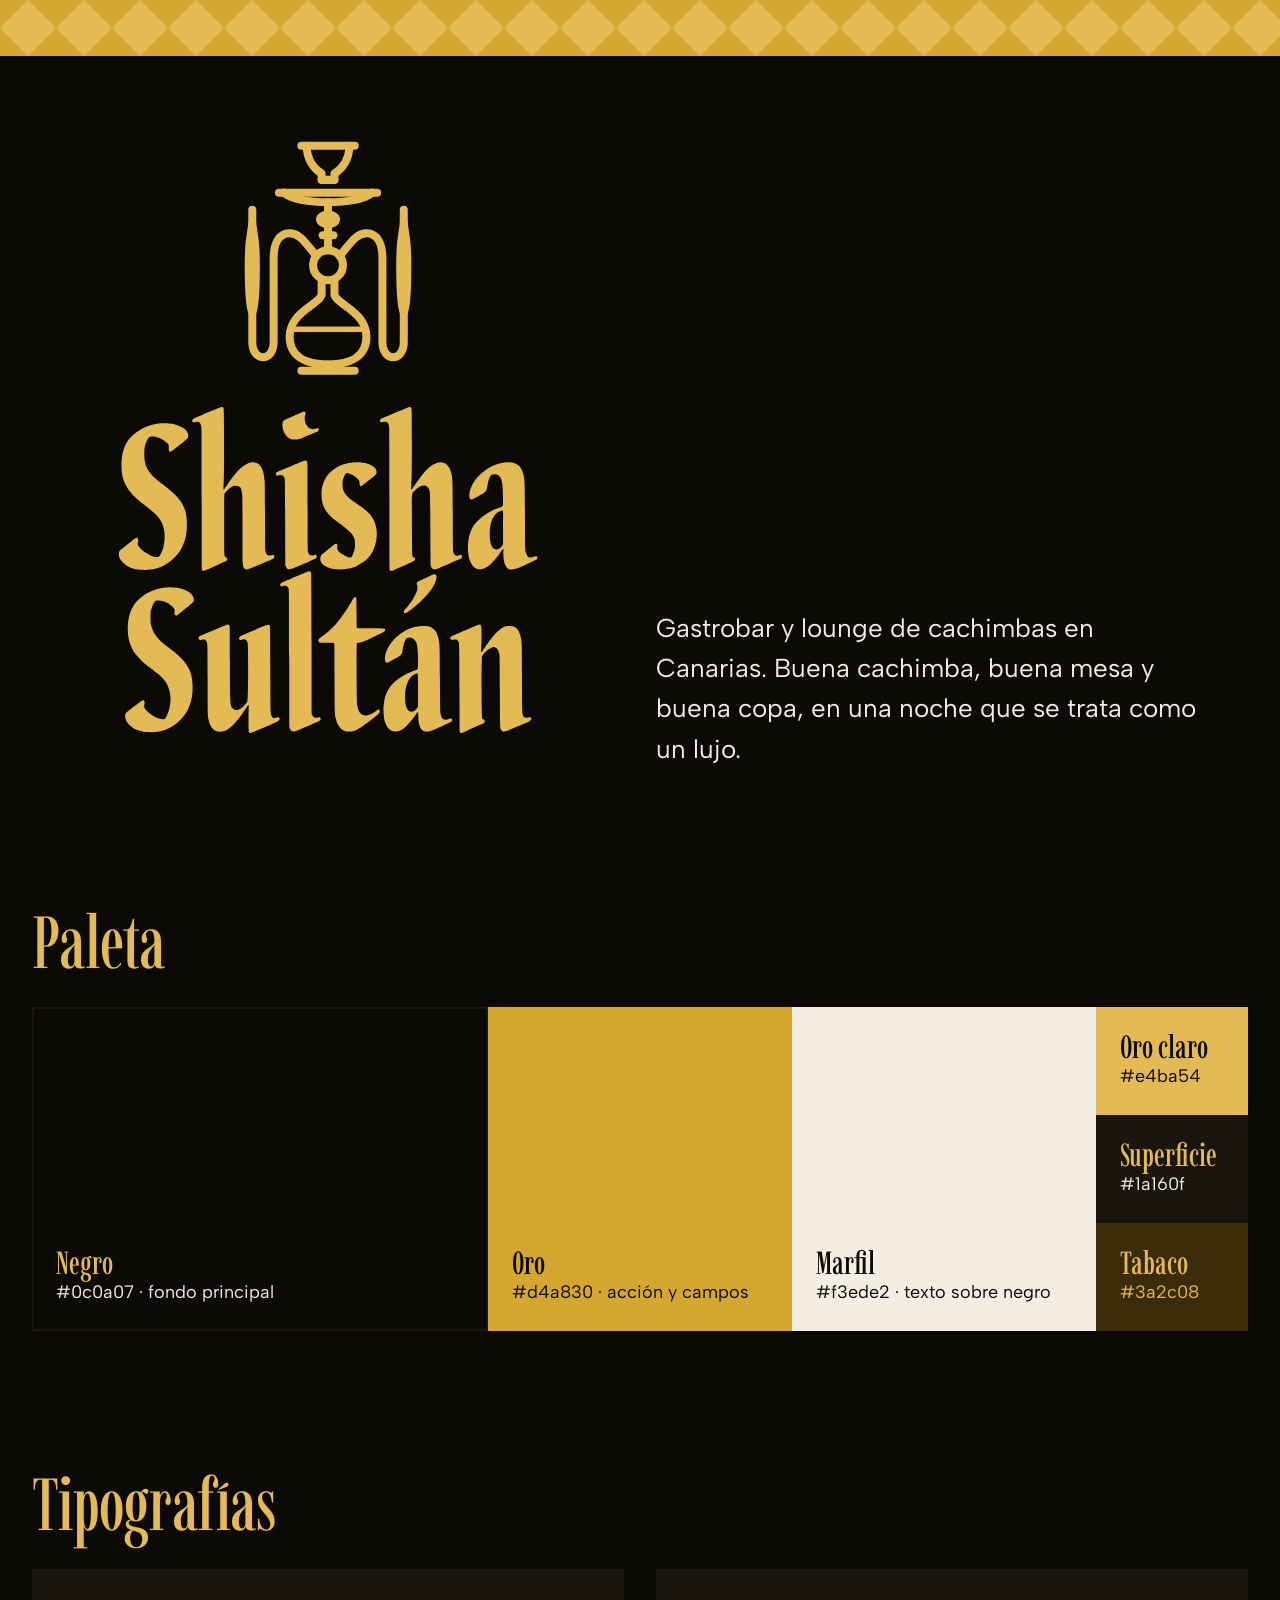
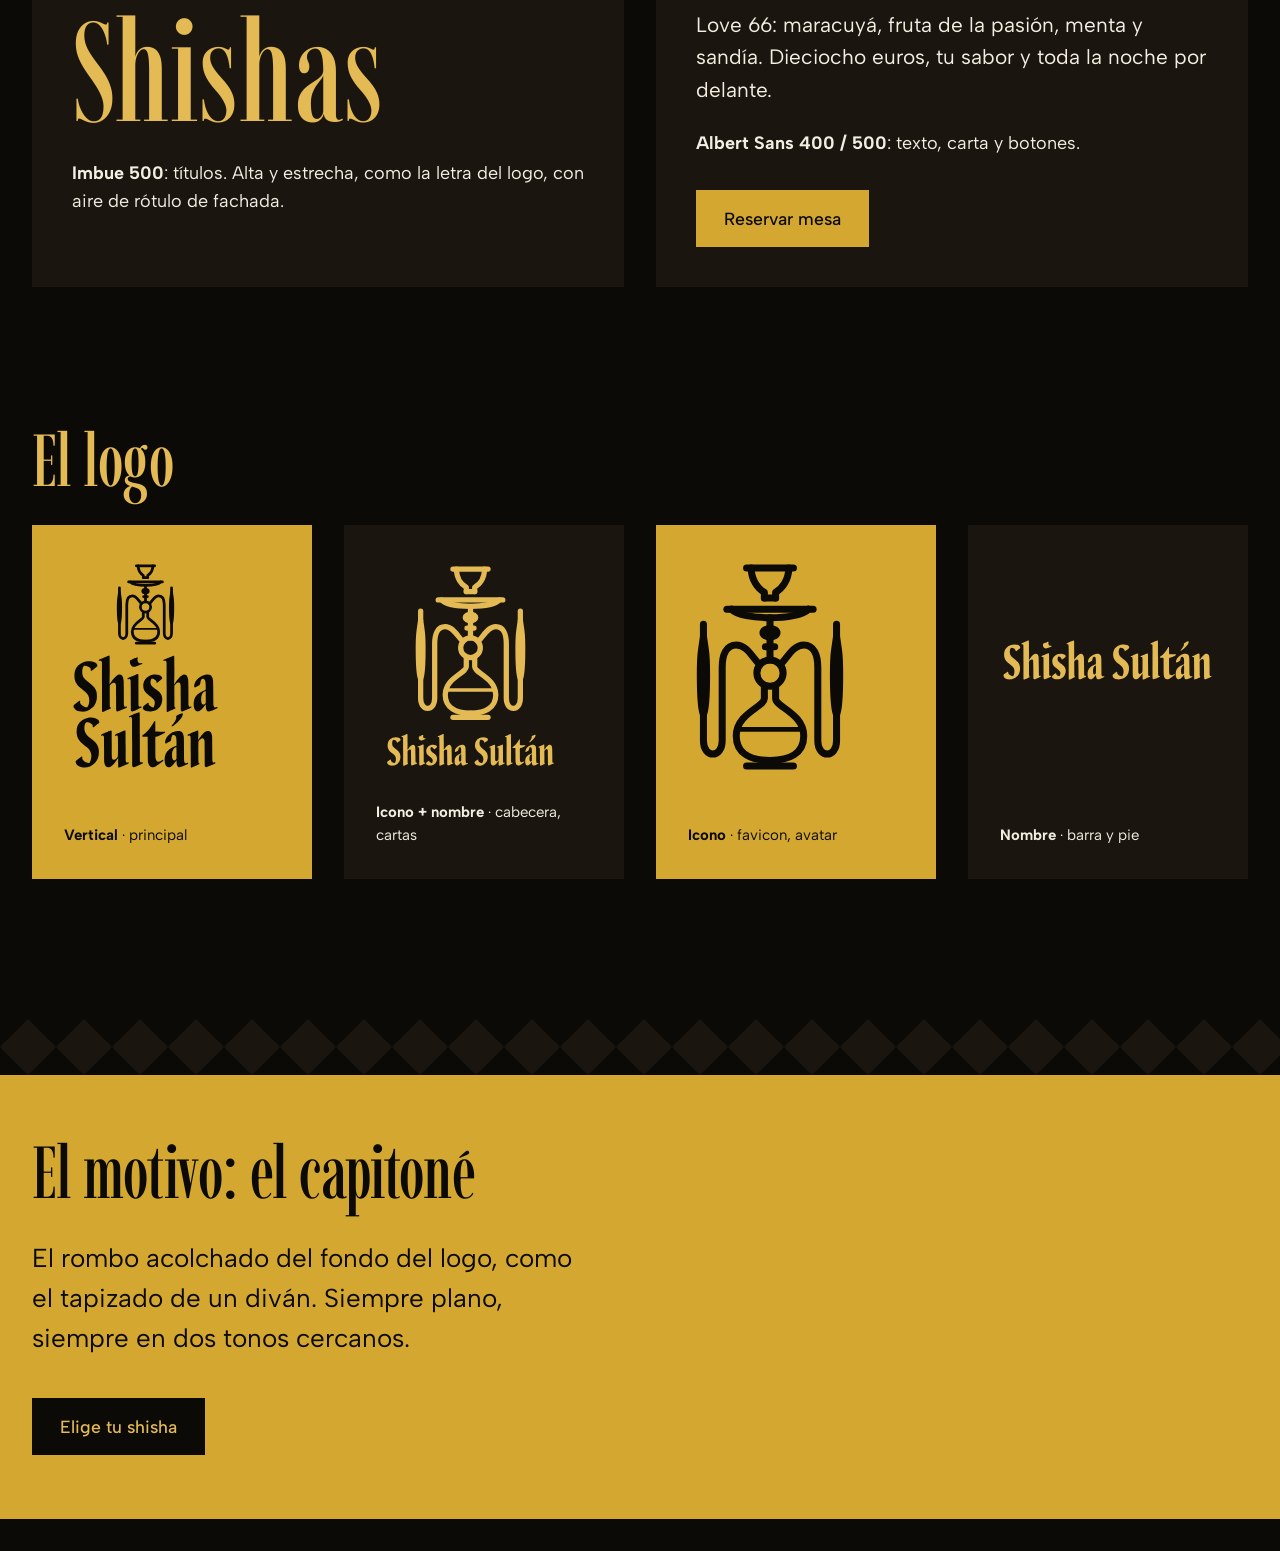
==== brand/branding.html @ 83289eba "Añade el branding de Shisha Sultán DESIGN.md con concepto, tono, paleta negro y oro, tipografías Imb" ====
<!doctype html>
<html lang="es">
<head>
<meta charset="utf-8">
<meta name="viewport" content="width=device-width, initial-scale=1">
<title>Shisha Sultán · Branding</title>
<link rel="icon" href="favicon.svg" type="image/svg+xml">
<link rel="preconnect" href="https://fonts.googleapis.com">
<link rel="preconnect" href="https://fonts.gstatic.com" crossorigin>
<link href="https://fonts.googleapis.com/css2?family=Imbue:opsz,wght@10..100,500&family=Albert+Sans:wght@400;500&display=swap" rel="stylesheet">
<style>
  :root {
    --negro: #0c0a07; --superficie: #1a160f; --oro: #d4a830; --oro-claro: #e4ba54; --marfil: #f3ede2; --tabaco: #3a2c08;
    --display: "Imbue", Georgia, serif; --text: "Albert Sans", Arial, sans-serif;
    --m: clamp(12px, 2.5vw, 32px);
  }
  * { box-sizing: border-box; margin: 0; }
  body { background: var(--negro); color: var(--marfil); font: 400 18px/1.55 var(--text); padding: 0 var(--m) var(--m); }
  h1, h2 { font-family: var(--display); font-weight: 500; letter-spacing: -0.01em; line-height: 0.9; color: var(--oro-claro); }
  h2 { font-size: clamp(2.25rem, 1.4rem + 4vw, 5rem); margin-bottom: 32px; }
  section { margin-top: 140px; }
  .capitone { height: 56px; width: calc(100% + 2 * var(--m)); margin-inline: calc(var(--m) * -1); }
  .hero { display: grid; grid-template-columns: 1fr 1fr; gap: var(--m); align-items: end; margin-top: 64px; }
  .hero img { width: 100%; max-height: 640px; }
  .lead { font-size: clamp(1.25rem, 1.1rem + 0.7vw, 1.625rem); max-width: 34ch; }
  .swatches { display: grid; grid-template-columns: 3fr 2fr 2fr 1fr; min-height: 300px; }
  .sw { padding: 24px; display: flex; flex-direction: column; justify-content: flex-end; }
  .sw b { font: 500 2rem/1 var(--display); }
  .logos { display: grid; grid-template-columns: repeat(4, 1fr); gap: var(--m); }
  .logos figure { padding: 32px; display: grid; gap: 24px; align-content: space-between; min-height: 340px; }
  .logos .o { background: var(--oro); color: var(--negro); }
  .logos .n { background: var(--superficie); }
  .logos img { width: 100%; max-height: 220px; object-fit: contain; object-position: left; }
  figcaption { font-size: 15px; }
  .type { display: grid; grid-template-columns: 1fr 1fr; gap: var(--m); }
  .type div { background: var(--superficie); padding: 40px; }
  .type .big { font: 500 clamp(5rem, 11vw, 11rem)/0.9 var(--display); color: var(--oro-claro); }
  .gold { background: var(--oro); color: var(--negro); padding: 0 var(--m) 64px; margin-inline: calc(var(--m) * -1); }
  .gold h2 { color: var(--negro); padding-top: 64px; }
  .btn { display: inline-block; background: var(--negro); color: var(--oro-claro); font: 500 1.1rem var(--text); padding: 18px 28px; text-decoration: none; }
  .btn.oro { background: var(--oro); color: var(--negro); }
  @media (max-width: 760px) { .hero, .type { grid-template-columns: 1fr; } .logos { grid-template-columns: 1fr 1fr; } .swatches { grid-template-columns: 1fr 1fr; } }
</style>
</head>
<body>
  <svg width="0" height="0" style="position:absolute" aria-hidden="true">
    <defs>
      <pattern id="rombo-n" width="56" height="56" patternUnits="userSpaceOnUse"><rect width="56" height="56" fill="#0c0a07"/><path d="M28 0 56 28 28 56 0 28Z" fill="#1a160f"/></pattern>
      <pattern id="rombo-o" width="56" height="56" patternUnits="userSpaceOnUse"><rect width="56" height="56" fill="#d4a830"/><path d="M28 0 56 28 28 56 0 28Z" fill="#e4ba54"/></pattern>
    </defs>
  </svg>
  <svg class="capitone" aria-hidden="true" style="display:block"><rect width="100%" height="100%" fill="url(#rombo-o)"/></svg>

  <header class="hero">
    <div>
      <h1 style="position:absolute;left:-9999px">Shisha Sultán · Branding</h1>
      <img src="logo-vertical-oro.svg" alt="Shisha Sultán">
    </div>
    <p class="lead">Gastrobar y lounge de cachimbas en Canarias. Buena cachimba, buena mesa y buena copa, en una noche que se trata como un lujo.</p>
  </header>

  <section>
    <h2>Paleta</h2>
    <div class="swatches">
      <div class="sw" style="background:var(--negro);outline:2px solid var(--superficie);outline-offset:-2px"><b style="color:var(--oro-claro)">Negro</b>#0c0a07 · fondo principal</div>
      <div class="sw" style="background:var(--oro);color:var(--negro)"><b>Oro</b>#d4a830 · acción y campos</div>
      <div class="sw" style="background:var(--marfil);color:var(--negro)"><b>Marfil</b>#f3ede2 · texto sobre negro</div>
      <div style="display:grid">
        <div class="sw" style="background:var(--oro-claro);color:var(--negro)"><b>Oro claro</b>#e4ba54</div>
        <div class="sw" style="background:var(--superficie)"><b style="color:var(--oro-claro)">Superficie</b>#1a160f</div>
        <div class="sw" style="background:var(--tabaco);color:var(--oro-claro)"><b>Tabaco</b>#3a2c08</div>
      </div>
    </div>
  </section>

  <section>
    <h2>Tipografías</h2>
    <div class="type">
      <div><p class="big">Shishas</p><p style="margin-top:24px"><b>Imbue 500</b>: títulos. Alta y estrecha, como la letra del logo, con aire de rótulo de fachada.</p></div>
      <div>
        <p style="font-size:1.3rem">Love 66: maracuyá, fruta de la pasión, menta y sandía. Dieciocho euros, tu sabor y toda la noche por delante.</p>
        <p style="margin-top:24px"><b>Albert Sans 400 / 500</b>: texto, carta y botones.</p>
        <p style="margin-top:32px"><a class="btn oro" href="#">Reservar mesa</a></p>
      </div>
    </div>
  </section>

  <section>
    <h2>El logo</h2>
    <div class="logos">
      <figure class="o"><img src="logo-vertical-negro.svg" alt="Logo vertical en negro"><figcaption><b>Vertical</b> · principal</figcaption></figure>
      <figure class="n"><img src="logo-icono-nombre-oro.svg" alt="Icono y nombre en oro"><figcaption><b>Icono + nombre</b> · cabecera, cartas</figcaption></figure>
      <figure class="o"><img src="logo-icono-negro.svg" alt="Icono de la cachimba"><figcaption><b>Icono</b> · favicon, avatar</figcaption></figure>
      <figure class="n"><img src="logo-nombre-oro.svg" alt="Nombre Shisha Sultán" style="max-height:80px;margin-top:80px"><figcaption><b>Nombre</b> · barra y pie</figcaption></figure>
    </div>
  </section>

  <section class="gold">
    <svg class="capitone" aria-hidden="true" style="display:block"><rect width="100%" height="100%" fill="url(#rombo-n)"/></svg>
    <h2>El motivo: el capitoné</h2>
    <p class="lead" style="margin-bottom:40px">El rombo acolchado del fondo del logo, como el tapizado de un diván. Siempre plano, siempre en dos tonos cercanos.</p>
    <a class="btn" href="#">Elige tu shisha</a>
  </section>
</body>
</html>
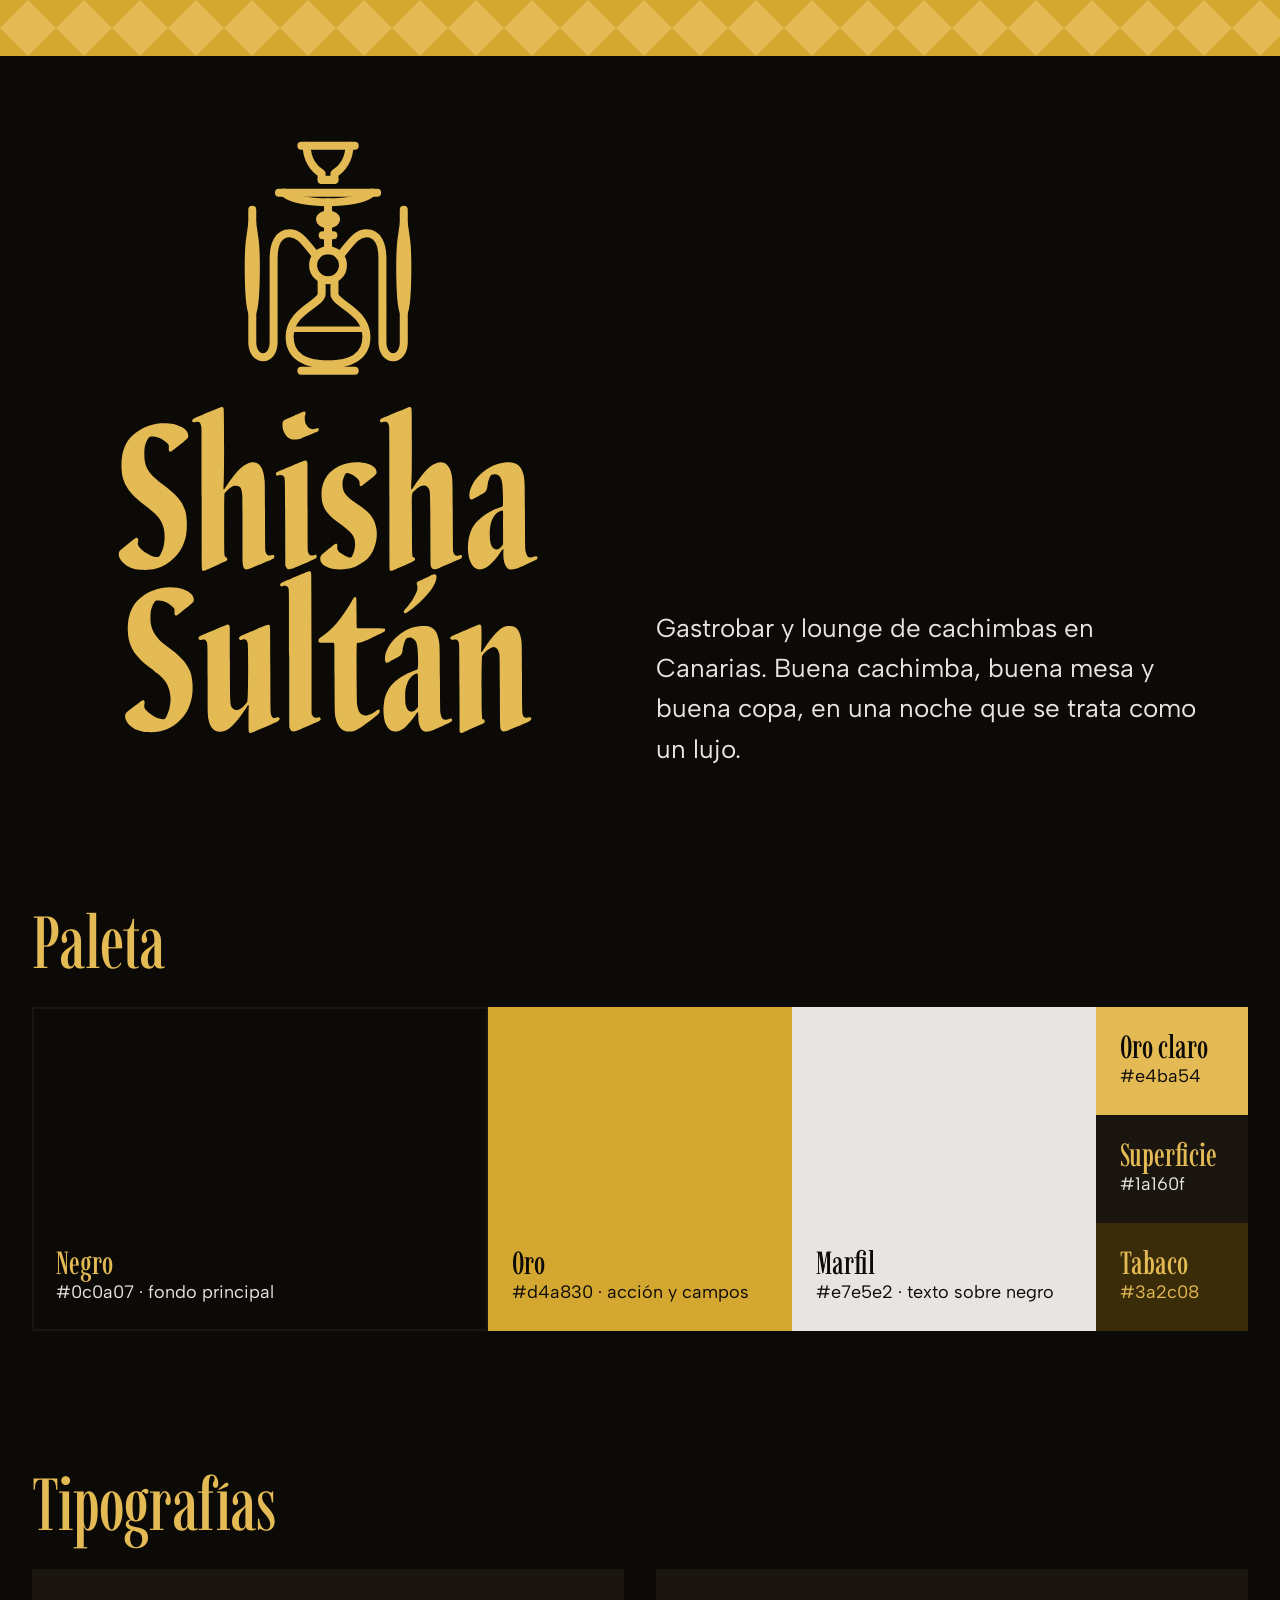
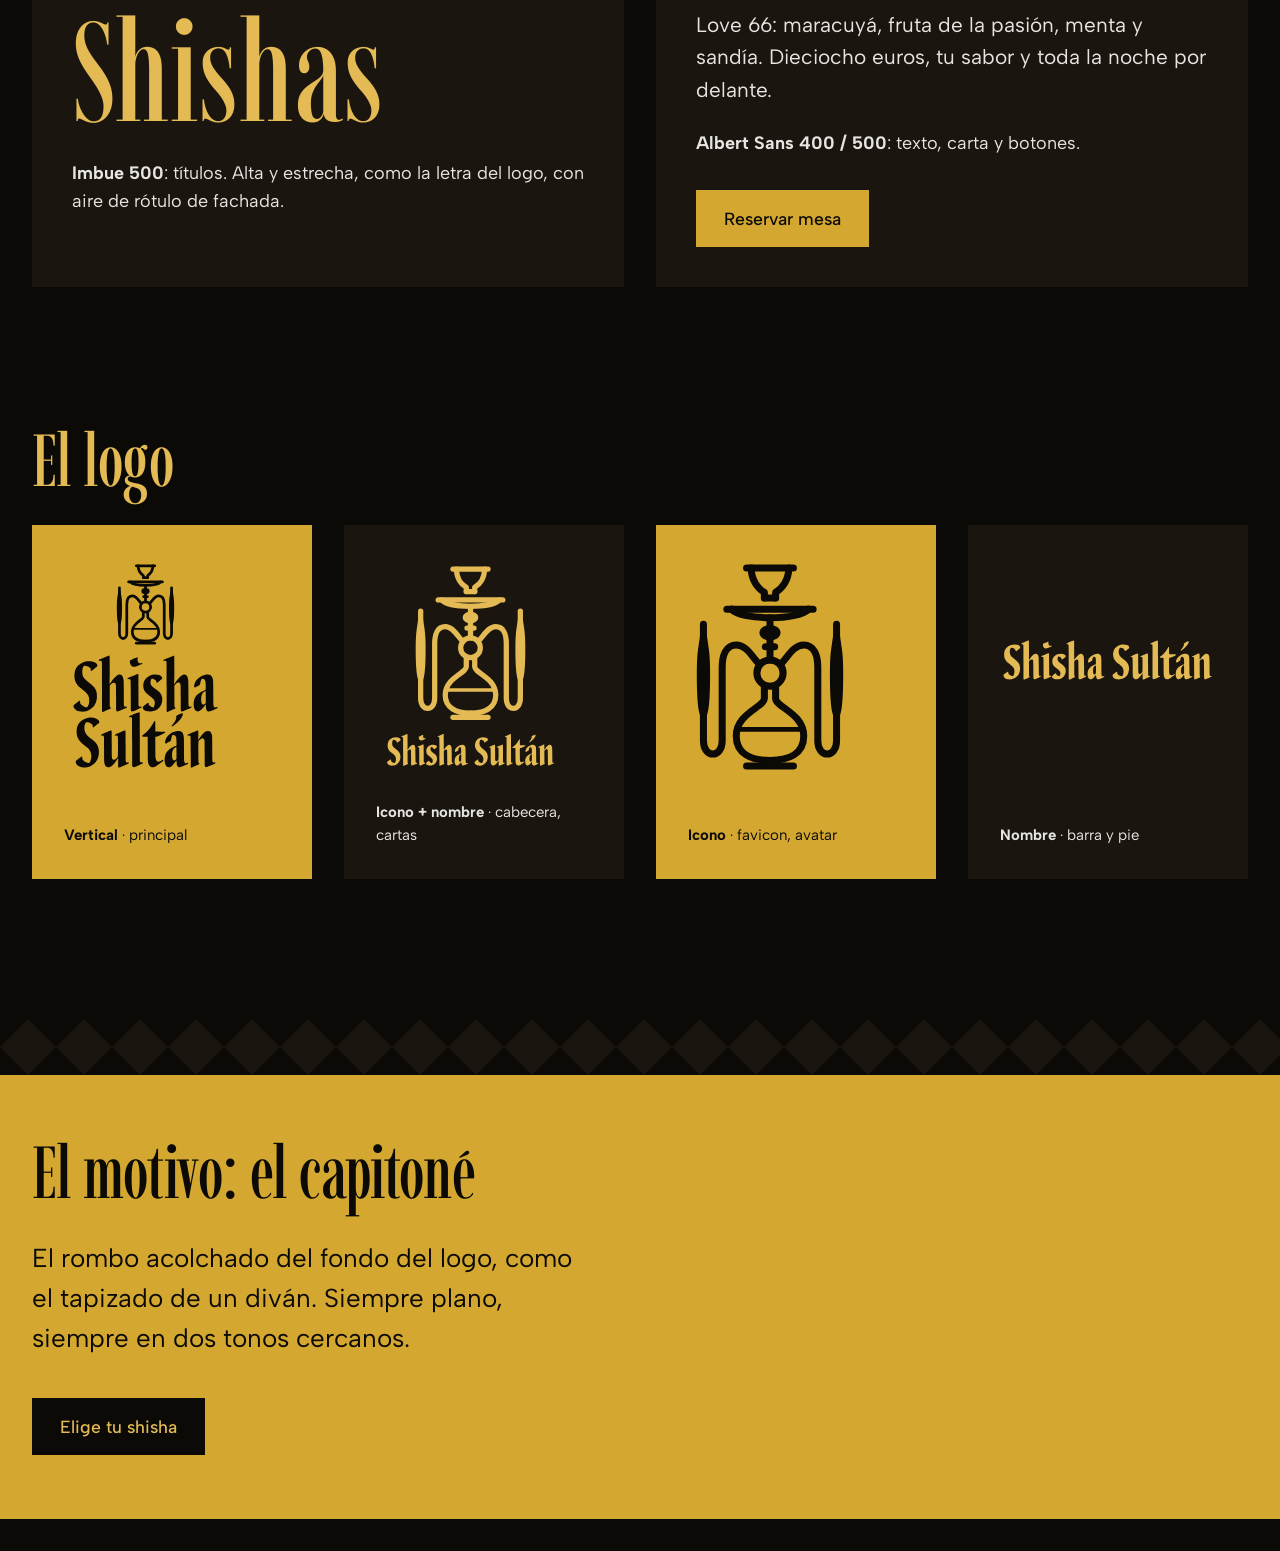
==== commit bd35a937: "Ajusta el marfil del DESIGN.md al tono piedra de la web Co-Authored-By: Claude Opus 5.5 <noreply@ant" ====
--- a/brand/branding.html
+++ b/brand/branding.html
@@ -10,7 +10,7 @@
 <link href="https://fonts.googleapis.com/css2?family=Imbue:opsz,wght@10..100,500&family=Albert+Sans:wght@400;500&display=swap" rel="stylesheet">
 <style>
   :root {
-    --negro: #0c0a07; --superficie: #1a160f; --oro: #d4a830; --oro-claro: #e4ba54; --marfil: #f3ede2; --tabaco: #3a2c08;
+    --negro: #0c0a07; --superficie: #1a160f; --oro: #d4a830; --oro-claro: #e4ba54; --marfil: #e7e5e2; --tabaco: #3a2c08;
     --display: "Imbue", Georgia, serif; --text: "Albert Sans", Arial, sans-serif;
     --m: clamp(12px, 2.5vw, 32px);
   }
@@ -64,7 +64,7 @@
     <div class="swatches">
       <div class="sw" style="background:var(--negro);outline:2px solid var(--superficie);outline-offset:-2px"><b style="color:var(--oro-claro)">Negro</b>#0c0a07 · fondo principal</div>
       <div class="sw" style="background:var(--oro);color:var(--negro)"><b>Oro</b>#d4a830 · acción y campos</div>
-      <div class="sw" style="background:var(--marfil);color:var(--negro)"><b>Marfil</b>#f3ede2 · texto sobre negro</div>
+      <div class="sw" style="background:var(--marfil);color:var(--negro)"><b>Marfil</b>#e7e5e2 · texto sobre negro</div>
       <div style="display:grid">
         <div class="sw" style="background:var(--oro-claro);color:var(--negro)"><b>Oro claro</b>#e4ba54</div>
         <div class="sw" style="background:var(--superficie)"><b style="color:var(--oro-claro)">Superficie</b>#1a160f</div>
